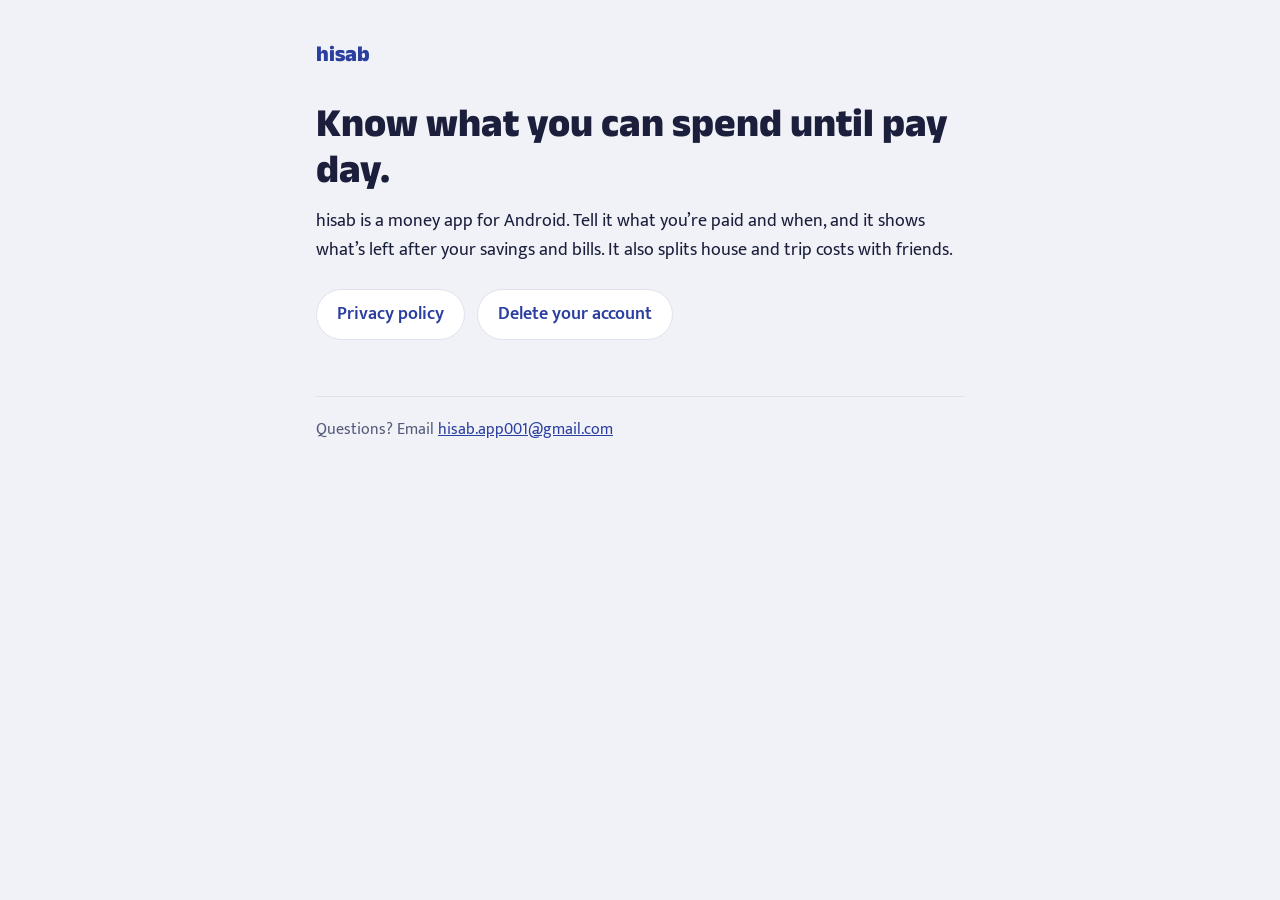
==== index.html @ 09f662d0 "Privacy policy and delete-account pages Co-Authored-By: Claude Opus 5.5 <noreply@anthropic.com>" ====
<!doctype html>
<html lang="en-AU">
<head>
  <meta charset="utf-8">
  <meta name="viewport" content="width=device-width, initial-scale=1">
  <title>hisab</title>
  <meta name="description" content="hisab: know what you can spend until pay day, track bills, and split costs with friends.">
  <link rel="preconnect" href="https://fonts.googleapis.com">
  <link rel="preconnect" href="https://fonts.gstatic.com" crossorigin>
  <link href="https://fonts.googleapis.com/css2?family=Anek+Devanagari:wght@700;800&family=Mukta:wght@400;600&display=swap" rel="stylesheet">
  <link rel="stylesheet" href="style.css">
</head>
<body>
  <main>
    <a class="brand" href="./">hisab</a>
    <h1>Know what you can spend until pay day.</h1>
    <p>hisab is a money app for Android. Tell it what you’re paid and when, and it shows what’s left after your savings and bills. It also splits house and trip costs with friends.</p>
    <div class="links">
      <a href="privacy.html">Privacy policy</a>
      <a href="delete-account.html">Delete your account</a>
    </div>
    <footer>Questions? Email <a href="mailto:hisab.app001@gmail.com">hisab.app001@gmail.com</a></footer>
  </main>
</body>
</html>
---- style.css ----
:root {
  --bg: #f1f2f8;
  --surface: #ffffff;
  --text: #1b1f3b;
  --muted: #555b7a;
  --brand: #2b3fa0;
  --line: #dfe2ee;
}
@media (prefers-color-scheme: dark) {
  :root {
    --bg: #12142a;
    --surface: #1c1f3a;
    --text: #eef0fa;
    --muted: #a9aecb;
    --brand: #9fb0ff;
    --line: #2e3256;
  }
}

* { box-sizing: border-box; }

body {
  margin: 0;
  background: var(--bg);
  color: var(--text);
  font-family: 'Mukta', system-ui, sans-serif;
  font-size: 18px;
  line-height: 1.6;
}

main {
  max-width: 680px;
  margin: 0 auto;
  padding: 40px 16px 80px;
}

.brand {
  display: inline-block;
  font-family: 'Anek Devanagari', 'Mukta', sans-serif;
  font-weight: 800;
  font-size: 22px;
  color: var(--brand);
  text-decoration: none;
  margin-bottom: 32px;
}

h1 {
  font-family: 'Anek Devanagari', 'Mukta', sans-serif;
  font-weight: 800;
  font-size: 40px;
  line-height: 1.15;
  margin: 0 0 8px;
}

h2 {
  font-family: 'Anek Devanagari', 'Mukta', sans-serif;
  font-weight: 700;
  font-size: 24px;
  line-height: 1.25;
  margin: 40px 0 8px;
}

p, ul, ol { margin: 0 0 16px; }
li { margin-bottom: 6px; }

.updated { color: var(--muted); margin-bottom: 32px; }

.summary {
  background: var(--surface);
  border: 1px solid var(--line);
  border-radius: 20px;
  padding: 20px 24px;
}
.summary ul { margin: 0; padding-left: 20px; }

a { color: var(--brand); }
a:focus-visible { outline: 3px solid var(--brand); outline-offset: 2px; border-radius: 4px; }

.links { display: flex; flex-wrap: wrap; gap: 12px; margin-top: 24px; }
.links a {
  background: var(--surface);
  border: 1px solid var(--line);
  border-radius: 999px;
  padding: 10px 20px;
  text-decoration: none;
  font-weight: 600;
}

footer {
  margin-top: 56px;
  padding-top: 20px;
  border-top: 1px solid var(--line);
  color: var(--muted);
  font-size: 16px;
}
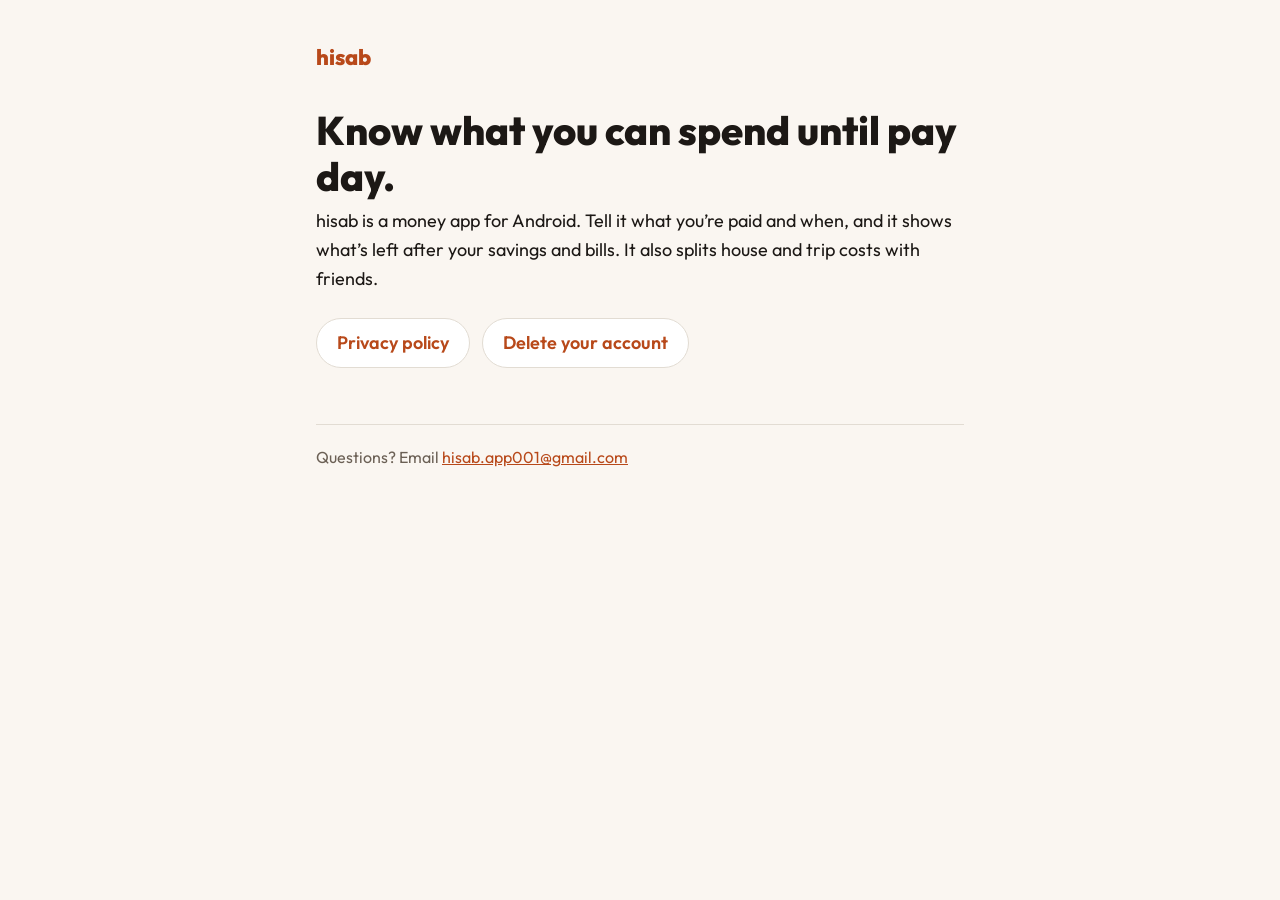
==== commit e5d91237: "Match the app's look: warm paper/ink palette, ember links, Outfit font Co-Authored-By: Claude Opus 5" ====
--- a/index.html
+++ b/index.html
@@ -2,12 +2,14 @@
 <html lang="en-AU">
 <head>
   <meta charset="utf-8">
+  <meta name="theme-color" content="#faf6f1" media="(prefers-color-scheme: light)">
+  <meta name="theme-color" content="#1c1815" media="(prefers-color-scheme: dark)">
   <meta name="viewport" content="width=device-width, initial-scale=1">
   <title>hisab</title>
   <meta name="description" content="hisab: know what you can spend until pay day, track bills, and split costs with friends.">
   <link rel="preconnect" href="https://fonts.googleapis.com">
   <link rel="preconnect" href="https://fonts.gstatic.com" crossorigin>
-  <link href="https://fonts.googleapis.com/css2?family=Anek+Devanagari:wght@700;800&family=Mukta:wght@400;600&display=swap" rel="stylesheet">
+  <link href="https://fonts.googleapis.com/css2?family=Outfit:wght@400;500;700;800&display=swap" rel="stylesheet">
   <link rel="stylesheet" href="style.css">
 </head>
 <body>
--- a/style.css
+++ b/style.css
@@ -1,19 +1,24 @@
 :root {
-  --bg: #f1f2f8;
+  /* Same palette as the hisab app: warm paper, warm near-black, ember. */
+  --bg: #faf6f1;
   --surface: #ffffff;
-  --text: #1b1f3b;
-  --muted: #555b7a;
-  --brand: #2b3fa0;
-  --line: #dfe2ee;
+  --text: #1c1815;
+  --muted: #6b6055;
+  --brand: #b8491a;      /* links and small highlights */
+  --button: #1c1815;     /* main button, like the app */
+  --on-button: #faf6f1;
+  --line: #e2dcd3;
 }
 @media (prefers-color-scheme: dark) {
   :root {
-    --bg: #12142a;
-    --surface: #1c1f3a;
-    --text: #eef0fa;
-    --muted: #a9aecb;
-    --brand: #9fb0ff;
-    --line: #2e3256;
+    --bg: #1c1815;
+    --surface: #241f1a;
+    --text: #f0ece6;
+    --muted: #a79c8d;
+    --brand: #e8854f;
+    --button: #f0ece6;
+    --on-button: #1c1815;
+    --line: #3a3329;
   }
 }
 
@@ -23,7 +28,7 @@
   margin: 0;
   background: var(--bg);
   color: var(--text);
-  font-family: 'Mukta', system-ui, sans-serif;
+  font-family: 'Outfit', system-ui, sans-serif;
   font-size: 18px;
   line-height: 1.6;
 }
@@ -36,7 +41,7 @@
 
 .brand {
   display: inline-block;
-  font-family: 'Anek Devanagari', 'Mukta', sans-serif;
+  font-family: 'Outfit', system-ui, sans-serif;
   font-weight: 800;
   font-size: 22px;
   color: var(--brand);
@@ -45,7 +50,7 @@
 }
 
 h1 {
-  font-family: 'Anek Devanagari', 'Mukta', sans-serif;
+  font-family: 'Outfit', system-ui, sans-serif;
   font-weight: 800;
   font-size: 40px;
   line-height: 1.15;
@@ -53,7 +58,7 @@
 }
 
 h2 {
-  font-family: 'Anek Devanagari', 'Mukta', sans-serif;
+  font-family: 'Outfit', system-ui, sans-serif;
   font-weight: 700;
   font-size: 24px;
   line-height: 1.25;
@@ -93,3 +98,49 @@
   color: var(--muted);
   font-size: 16px;
 }
+
+/* Join page */
+[hidden] { display: none !important; }
+
+.code-card {
+  background: var(--surface);
+  border: 1px solid var(--line);
+  border-radius: 20px;
+  padding: 20px 24px;
+  text-align: center;
+}
+.code-label { color: var(--muted); margin: 0; }
+.code {
+  font-family: 'Outfit', system-ui, sans-serif;
+  font-weight: 800;
+  font-size: 44px;
+  letter-spacing: 0.2em;
+  margin: 4px 0 12px;
+  padding-left: 0.2em; /* balance the trailing letter-spacing */
+}
+.copy {
+  font: inherit;
+  font-weight: 600;
+  font-size: 16px;
+  color: var(--brand);
+  background: none;
+  border: 1px solid var(--line);
+  border-radius: 999px;
+  padding: 6px 16px;
+  cursor: pointer;
+}
+.copy:focus-visible, .button:focus-visible { outline: 3px solid var(--brand); outline-offset: 2px; }
+
+.actions { display: flex; flex-direction: column; gap: 12px; margin: 24px 0 8px; }
+.button {
+  display: block;
+  text-align: center;
+  background: var(--surface);
+  border: 1px solid var(--line);
+  border-radius: 999px;
+  padding: 12px 20px;
+  font-weight: 600;
+  text-decoration: none;
+}
+.button.primary { background: var(--button); border-color: var(--button); color: var(--on-button); }
+.note { color: var(--muted); }
